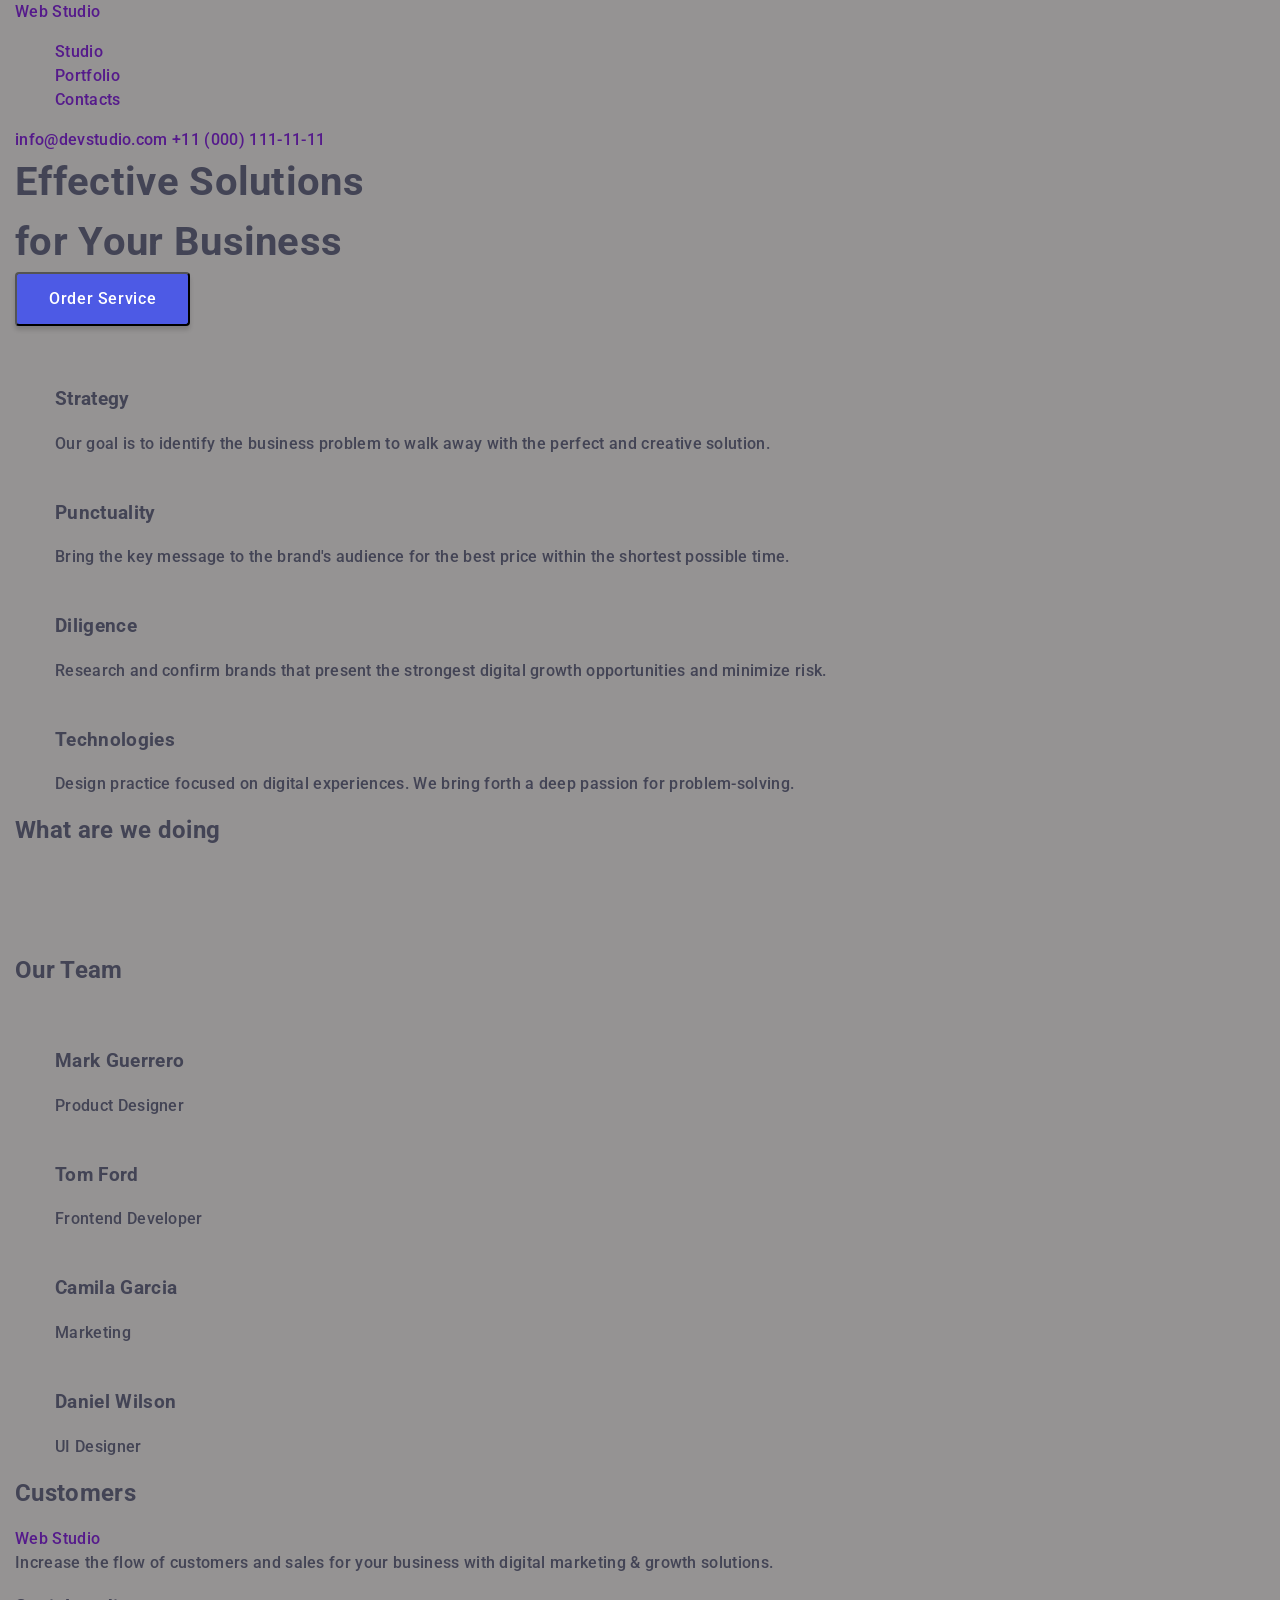
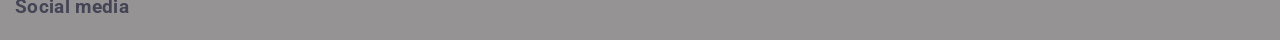
==== index.html @ 196df77d "root" ====
<!DOCTYPE html>
<html lang="en">
	<head>
		<meta charset="UTF-8"/>
		<meta
			name="viewport"
			content="width=device-width, initial-scale=1.0"/>
		<title>Team</title>
		<link rel="stylesheet" href="https://cdn.jsdelivr.net/npm/modern-normalize@3.0.1/modern-normalize.min.css">

		<link rel="preconnect" href="https://fonts.googleapis.com">
		<link rel="preconnect" href="https://fonts.gstatic.com" crossorigin>
		<link href="https://fonts.googleapis.com/css2?family=Raleway:wght@800&family=Roboto:wght@0,400;0,500;0,700&display=swap" rel="stylesheet">
		<link rel="stylesheet" href="./css/cammon.css">
		<link rel="stylesheet" href="./css/style.css"/>
	</head>
	<body>
		<header class="header">
			<a href="" class="logo">Web <span class="logo-color">Studio</span> </a>
			<nav class="nav">
				<ul class="nav-menu list">
					<li class="menu-items">
						<a href="" class="menu-item">Studio</a>
					</li>
					<li class="menu-items">
						<a href="" class="menu-item">Portfolio</a>
					</li>
					<li class="menu-items">
						<a href="" class="menu-item">Contacts</a>
					</li>
				</ul>

				<div class="nav-info">
					<a href="" class="info-email">info@devstudio.com</a>
					<a href="" class="info-tel">+11 (000) 111-11-11</a>
				</div>
			</nav>
		</header>

		<main class="main">
			<section class="hero">
				<h1 class="hero-title">Effective Solutions <br>for Your Business</h1>
				<button type="button" class="hero-btn btn">Order Service</button>
			</section>

			<section class="feature">
				<h2 class="feature title"></h2>

				<ul class="feature-list list">
					<li class="feature-card">
						<img src="" alt="" class="feature-card-img">
						<h3 class="feature-card-title">Strategy</h3>
						<p class="feature-card-text">Our goal is to identify the business
							problem to walk away with the perfect and creative solution. </p>
					</li>

					<li class="feature-card">
						<img src="" alt="" class="feature-card-img">
						<h3 class="feature-card-title">Punctuality</h3>
						<p class="feature-card-text">Bring the key message to the brand's audience for the best price within the shortest possible time.</p>
					</li>

					<li class="feature-card">
						<img src="" alt="" class="feature-card-img">
						<h3 class="feature-card-title">Diligence</h3>
						<p class="feature-card-text">Research and confirm brands that present the strongest digital growth opportunities and minimize risk.</p>
					</li>

					<li class="feature-card">
						<img src="" alt="" class="feature-card-img">
						<h3 class="feature-card-title">Technologies</h3>
						<p class="feature-card-text">Design practice focused on digital experiences. We bring forth a deep passion for problem-solving.</p>
					</li>
				</ul>
			</section>

			<section class="doing">
				<h2 class="doing-title">What are we doing</h2>

				<ul class="doing-list list">
					<li class="doing-card">
						<a href="" class="doing-card-link">
							<img src="" alt="" class="doing-card-img">
						</a>
					</li>

					<li class="doing-card">

						<li class="doing-card">
							<a href="" class="doing-card-link">
								<img src="" alt="" class="doing-card-img">
							</a>
						</li>
						
					</li>
						<a href="" class="doing-card-link">
							<img src="" alt="" class="doing-card-img">
						</a>
					</li>
				</ul>
			</section>

			<section class="team">
				<h2 class="team-title">Our Team</h2>
				<ul class="team-list list">
					<li class="team-card">
						<img src="" alt="" class="team-card-img">
						<h3 class="team-card-title">Mark Guerrero</h3>
						<p class="team-card-subtitle">Product Designer</p>
						<ul class="team-card-cos list">
							<li class="team-cos-item"><a href="" class="team-cos-icon"></a></li>
							<li class="team-cos-item"><a href="" class="team-cos-icon"></a></li>
							<li class="team-cos-item"><a href="" class="team-cos-icon"></a></li>
							<li class="team-cos-item"><a href="" class="team-cos-icon"></a></li>
						</ul>
					</li>
					<li class="team-card">
						<img src="" alt="" class="team-card-img">
						<h3 class="team-card-title">Tom Ford</h3>
						<p class="team-card-subtitle">Frontend Developer</p>
						<ul class="team-card-cos list">
							<li class="team-cos-item"><a href="" class="team-cos-icon"></a></li>
							<li class="team-cos-item"><a href="" class="team-cos-icon"></a></li>
							<li class="team-cos-item"><a href="" class="team-cos-icon"></a></li>
							<li class="team-cos-item"><a href="" class="team-cos-icon"></a></li>
						</ul>
					</li>
					<li class="team-card">
						<img src="" alt="" class="team-card-img">
						<h3 class="team-card-title">Camila Garcia</h3>
						<p class="team-card-subtitle">Marketing</p>
						<ul class="team-card-cos list">
							<li class="team-cos-item"><a href="" class="team-cos-icon"></a></li>
							<li class="team-cos-item"><a href="" class="team-cos-icon"></a></li>
							<li class="team-cos-item"><a href="" class="team-cos-icon"></a></li>
							<li class="team-cos-item"><a href="" class="team-cos-icon"></a></li>
						</ul>
					</li>
					<li class="team-card">
						<img src="" alt="" class="team-card-img">
						<h3 class="team-card-title">Daniel Wilson</h3>
						<p class="team-card-subtitle">UI Designer</p>
						<ul class="team-card-cos list">
							<li class="team-cos-item"><a href="" class="team-cos-icon"></a></li>
							<li class="team-cos-item"><a href="" class="team-cos-icon"></a></li>
							<li class="team-cos-item"><a href="" class="team-cos-icon"></a></li>
							<li class="team-cos-item"><a href="" class="team-cos-icon"></a></li>
						</ul>
					</li>
				</ul>
			</section>

			<section class="customers">
				<h2 class="customers title">Customers</h2>
				<ul class="customers-list list">
					<li class="customers-card">
						<a href="" class="customers-card-link"></a>
					</li>
					<li class="customers-card">
						<a href="" class="customers-card-link"></a>
					</li>
					<li class="customers-card">
						<a href="" class="customers-card-link"></a>
					</li>
					<li class="customers-card">
						<a href="" class="customers-card-link"></a>
					</li>
					<li class="customers-card">
						<a href="" class="customers-card-link"></a>
					</li>
					<li class="customers-card">
						<a href="" class="customers-card-link"></a>
					</li>
				</ul>
			</section>

		</main>
			
	
		<footer class="footer">
<div class="footer-about-us">
	<a href="" class="logo">Web <span class="logo-color">Studio</span> </a>
	<p class="footer-left-text">Increase the flow of customers and sales for your business with digital marketing & growth solutions.</p>
</div>

<div class="footer-cos">
	<h3 class="footer-cos-title">Social media</h3>
		<ul class="footer-cos-list list">
			<li class="footer-cos-items"><a href="" class="footer-cos-icon"></a></li>
			<li class="footer-cos-items"><a href="" class="footer-cos-icon"></a></li>
			<li class="footer-cos-items"><a href="" class="footer-cos-icon"></a></li>
			<li class="footer-cos-items"><a href="" class="footer-cos-icon"></a></li>
		</ul>
</div>
<div class="footer-subs">
	<h3 class="footer-subs-title"></h3>
</div>


		</footer>
	</body>
</html>
---- css/cammon.css ----
:root {
	 --font-family: "Roboto", sans-serif;
	 --second-family: "Raleway", sans-serif;

	 --iris: #4d5ae5;
	 --ocean: #404bbf;
	 --navy-blue: #2e2f42;
	 --green: #31d0aa;
	 --slate: #434455;
	 --light-slate: #8e8f99;
	 --cornflower: #e7e9fc;
	 --cloud: #f4f4fd;
	 --navy-blue-modal: rgba(46, 47, 66, 0.4);
	 --grey: rgba(46, 47, 66, 0.7);
	 --white: #fff;
	 --dairy: #fcfcfc;

	}

h1,
h2,
p {
	margin: 0;
}
a {
	text-decoration: none;
}
body {
	font-family: var(--font-family);
	font-weight: 500;
	font-size: 16px;
	line-height: 1.5;
	letter-spacing:0.02em;
	color:var(--slate) ;
	
	background-color:rgb(149, 147, 147) ;
	max-width: 1470px;
	padding: 0 15px;
	margin:0 auto 0 auto;
}
	/* height: 100vh;  */


	/* Hidden title */
.visually-hidden {
	position: absolute;
	width: 1px;
	height: 1px;
	margin: -1px;
	border: 0;
	padding: 0;
  
	white-space: nowrap;
	clip-path: inset(100%);
	clip: rect(0 0 0 0);   
	overflow: hidden;
  }


/* =========================================================== */
 /*General styles*/

 .list{
	list-style: none;
 }
 .btn{
	font-weight: 500;
	letter-spacing: 0.04em;
	color: var(--white);
	border-radius: 4px;
	padding: 16px 32px;
	box-shadow: 0 4px 4px 0 rgba(0, 0, 0, 0.15);
	background: var(--iris);	
 }

 /* ======header===== */
 /* =====footer===== */
---- css/style.css ----
.hero-title{
    font-size: 40px;
}
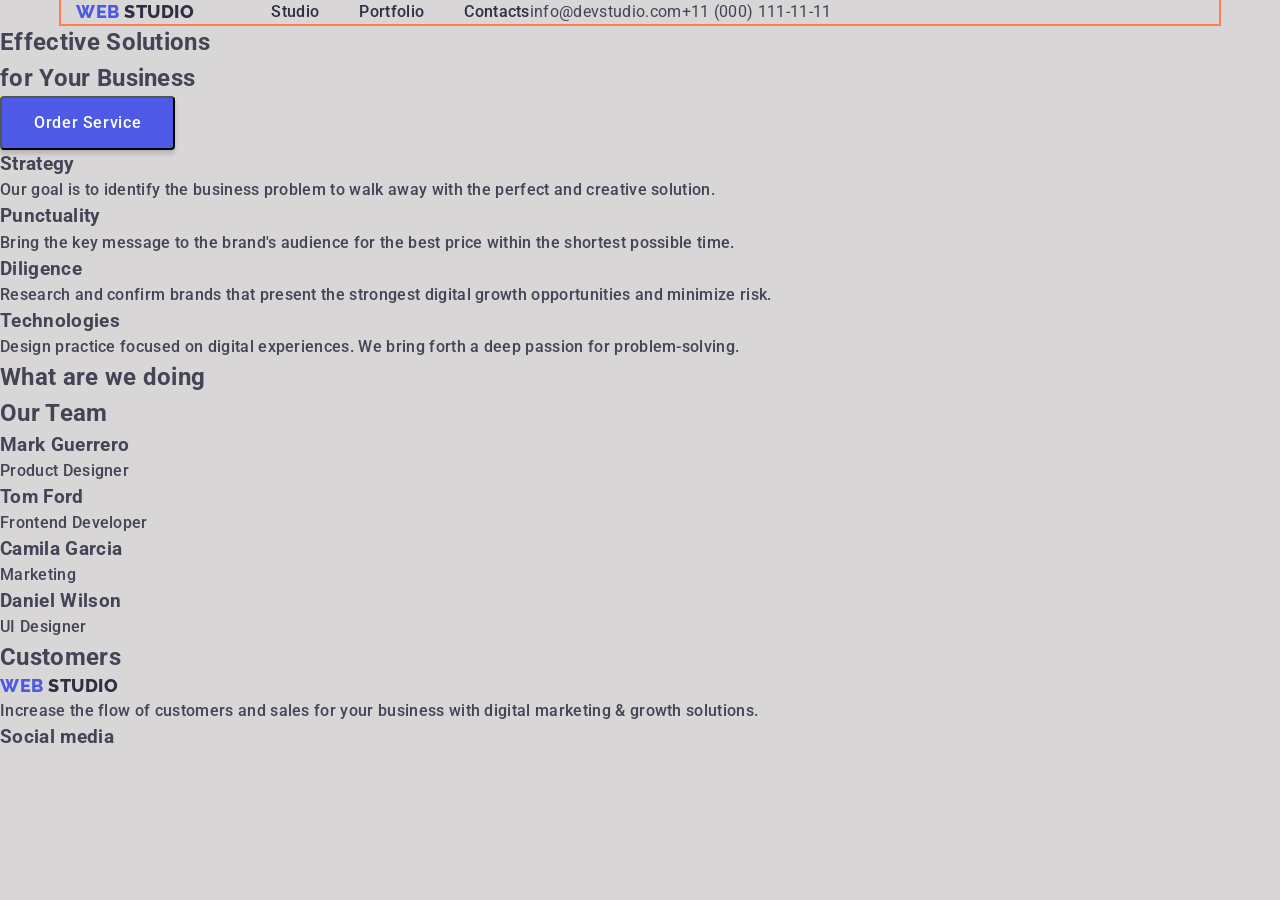
==== commit 2519f50c: "mane container" ====
--- a/index.html
+++ b/index.html
@@ -14,27 +14,30 @@
 		<link rel="stylesheet" href="./css/cammon.css">
 		<link rel="stylesheet" href="./css/style.css"/>
 	</head>
+
 	<body>
 		<header class="header">
-			<a href="" class="logo">Web <span class="logo-color">Studio</span> </a>
-			<nav class="nav">
-				<ul class="nav-menu list">
-					<li class="menu-items">
-						<a href="" class="menu-item">Studio</a>
-					</li>
-					<li class="menu-items">
-						<a href="" class="menu-item">Portfolio</a>
-					</li>
-					<li class="menu-items">
-						<a href="" class="menu-item">Contacts</a>
-					</li>
-				</ul>
-
-				<div class="nav-info">
-					<a href="" class="info-email">info@devstudio.com</a>
-					<a href="" class="info-tel">+11 (000) 111-11-11</a>
-				</div>
-			</nav>
+			<div class="head-item container">
+				<a href="./index.html" class="logo link">Web <span class="logo-color">Studio</span> </a>
+				<nav class="nav">
+					<ul class="nav-menu list">
+						<li class="menu-items list">
+							<a href="./index.html" class="menu-item link">Studio</a>
+						</li>
+						<li class="menu-items list">
+							<a href="" class="menu-item link">Portfolio</a>
+						</li>
+						<li class="menu-items list">
+							<a href="" class="menu-item link">Contacts</a>
+						</li>
+					</ul>
+	
+					<ul class="nav-info list">
+						<li class="info-items list"><a href="" class="info-email link">info@devstudio.com</a></li>
+						<li class="info-items list"><a href="" class="info-tel link">+11 (000) 111-11-11</a></li>
+						
+					</ul>
+				</nav></div>
 		</header>
 
 		<main class="main">
--- a/css/cammon.css
+++ b/css/cammon.css
@@ -6,7 +6,7 @@
 	 --ocean: #404bbf;
 	 --navy-blue: #2e2f42;
 	 --green: #31d0aa;
-	 --slate: #434455;
+	 --slate: rgb(67, 68, 85);
 	 --light-slate: #8e8f99;
 	 --cornflower: #e7e9fc;
 	 --cloud: #f4f4fd;
@@ -17,14 +17,6 @@
 
 	}
 
-h1,
-h2,
-p {
-	margin: 0;
-}
-a {
-	text-decoration: none;
-}
 body {
 	font-family: var(--font-family);
 	font-weight: 500;
@@ -33,15 +25,56 @@
 	letter-spacing:0.02em;
 	color:var(--slate) ;
 	
-	background-color:rgb(149, 147, 147) ;
-	max-width: 1470px;
+	background-color:rgb(216, 214, 214) ;
+		
+}
+
+h1,h2,h3, h4,h5,h6,p {
+	margin: 0;
+}
+a {
+	text-decoration: none;
+}
+img{
+	display: block;
+}
+
+
+/* =========================================================== */
+ /*General styles*/
+ .container{	
+	max-width: 1158px;
 	padding: 0 15px;
 	margin:0 auto 0 auto;
+
+	outline: 2px solid coral;
+ }
+
+ .list{
+	list-style: none;
+	padding: 0;
+	margin: 0;
 }
-	/* height: 100vh;  */
+.link{
+	color: inherit;
+	text-decoration: none;
+}
+ .btn{
+	font-weight: 500;
+	letter-spacing: 0.04em;
+	color: var(--white);
+	border-radius: 4px;
+	padding: 16px 32px;
+	box-shadow: 0 4px 4px 0 rgba(0, 0, 0, 0.15);
+	background: var(--iris);	
+ }
+ .btn:hover,
+ .btn:focus{
+	background-color: var(--ocean);
+ }
 
 
-	/* Hidden title */
+ 	/* Hidden title */
 .visually-hidden {
 	position: absolute;
 	width: 1px;
@@ -56,23 +89,6 @@
 	overflow: hidden;
   }
 
-
-/* =========================================================== */
- /*General styles*/
-
- .list{
-	list-style: none;
- }
- .btn{
-	font-weight: 500;
-	letter-spacing: 0.04em;
-	color: var(--white);
-	border-radius: 4px;
-	padding: 16px 32px;
-	box-shadow: 0 4px 4px 0 rgba(0, 0, 0, 0.15);
-	background: var(--iris);	
- }
-
  /* ======header===== */
  /* =====footer===== */
 
--- a/css/style.css
+++ b/css/style.css
@@ -1,3 +1,55 @@
-.hero-title{
+/* .hero-title{
     font-size: 40px;
-}+} */
+
+/* ==========HEADER========== */
+.head-item {
+    display: flex;
+    flex-wrap: wrap;
+    align-items: center;
+}
+.logo {
+    font-family: var(--second-family);
+    font-weight: 800;
+    font-size: 18px;
+    line-height: 1.17;
+    letter-spacing: 0.03em;
+    text-transform: uppercase;
+    color: var(--iris);
+    margin-right: 77px;
+}
+.logo-color {
+    color: var(--navy-blue);
+}
+
+.nav {
+    display: flex;
+
+}
+.nav-menu {
+    display: flex;
+    flex-wrap: wrap;
+    align-items: center;
+    column-gap: 40px;
+}
+.menu-items {
+    color: var(--navy-blue);
+}
+.menu-item {
+    
+}
+.nav-info {
+    font-weight: 400;
+    display: flex;
+}
+.info-email {
+}
+.info-tel {
+}
+/* ==========HEADER========== */
+/* ==========HEADER========== */
+/* ==========HEADER========== */
+/* ==========HEADER========== */
+/* ==========HEADER========== */
+/* ==========HEADER========== */
+/* ==========HEADER========== */
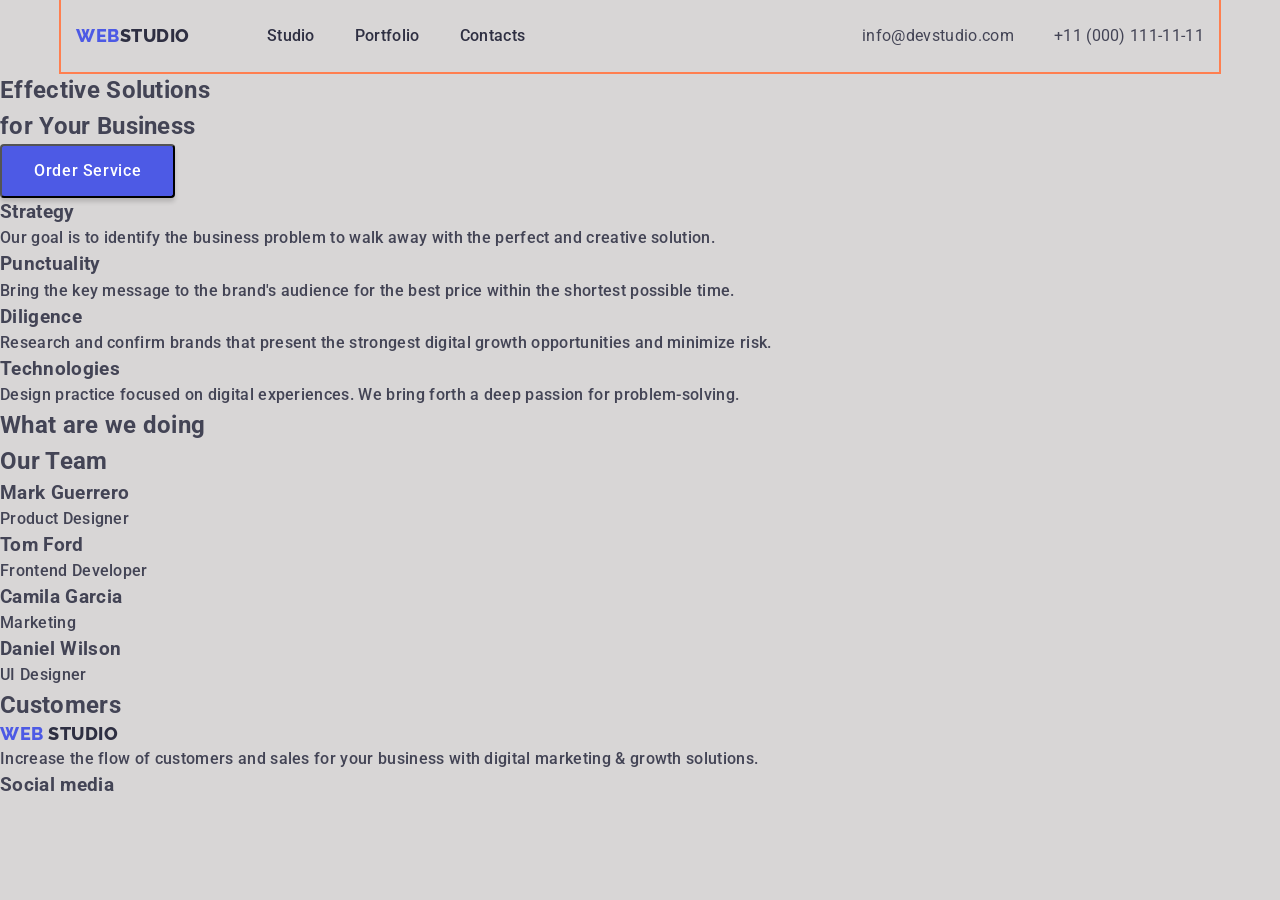
==== commit 9de7a376: "header" ====
--- a/index.html
+++ b/index.html
@@ -18,7 +18,7 @@
 	<body>
 		<header class="header">
 			<div class="head-item container">
-				<a href="./index.html" class="logo link">Web <span class="logo-color">Studio</span> </a>
+				<a href="./index.html" class="logo link">Web<span class="logo-color">Studio</span> </a>
 				<nav class="nav">
 					<ul class="nav-menu list">
 						<li class="menu-items list">
--- a/css/style.css
+++ b/css/style.css
@@ -5,8 +5,7 @@
 /* ==========HEADER========== */
 .head-item {
     display: flex;
-    flex-wrap: wrap;
-    align-items: center;
+    align-items: center; 
 }
 .logo {
     font-family: var(--second-family);
@@ -21,30 +20,46 @@
 .logo-color {
     color: var(--navy-blue);
 }
-
 .nav {
+  
     display: flex;
-
+    align-items: center;
+    justify-content: space-between;
+    flex-grow: 1;
 }
 .nav-menu {
     display: flex;
     flex-wrap: wrap;
     align-items: center;
-    column-gap: 40px;
+     column-gap: 40px;
 }
 .menu-items {
     color: var(--navy-blue);
+    
 }
-.menu-item {
-    
+.menu-item{
+    display: block;
+    padding-top: 24px;
+    padding-bottom: 24px;
+}
+.menu-item:hover,
+.menu-item:focus {   
+    color: var(--ocean);
 }
 .nav-info {
     font-weight: 400;
     display: flex;
+    align-items: center;
+    flex-wrap: wrap;
+    column-gap: 40px;
 }
-.info-email {
+.info-email:hover,
+.info-email:focus,
+.info-tel:hover,
+.info-tel:hover:focus{
+    color: var(--ocean);
 }
-.info-tel {
+ {
 }
 /* ==========HEADER========== */
 /* ==========HEADER========== */
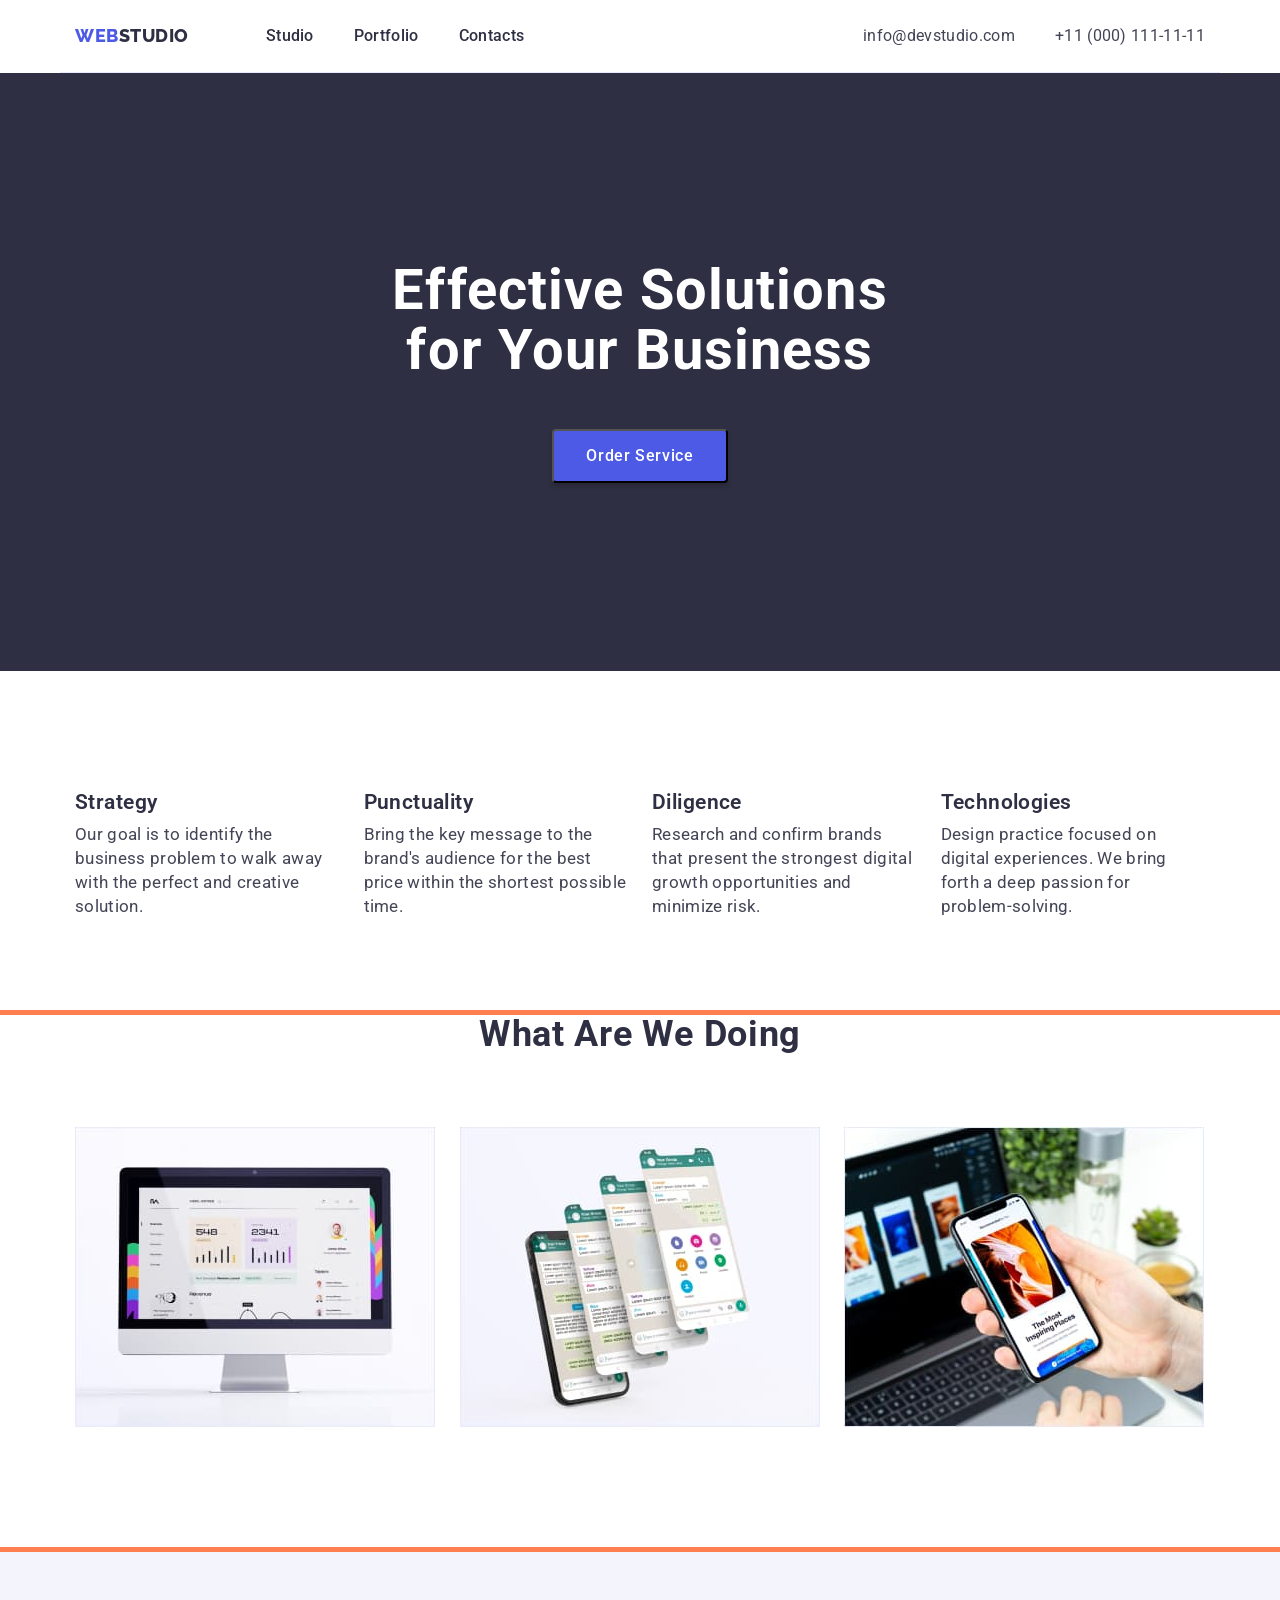
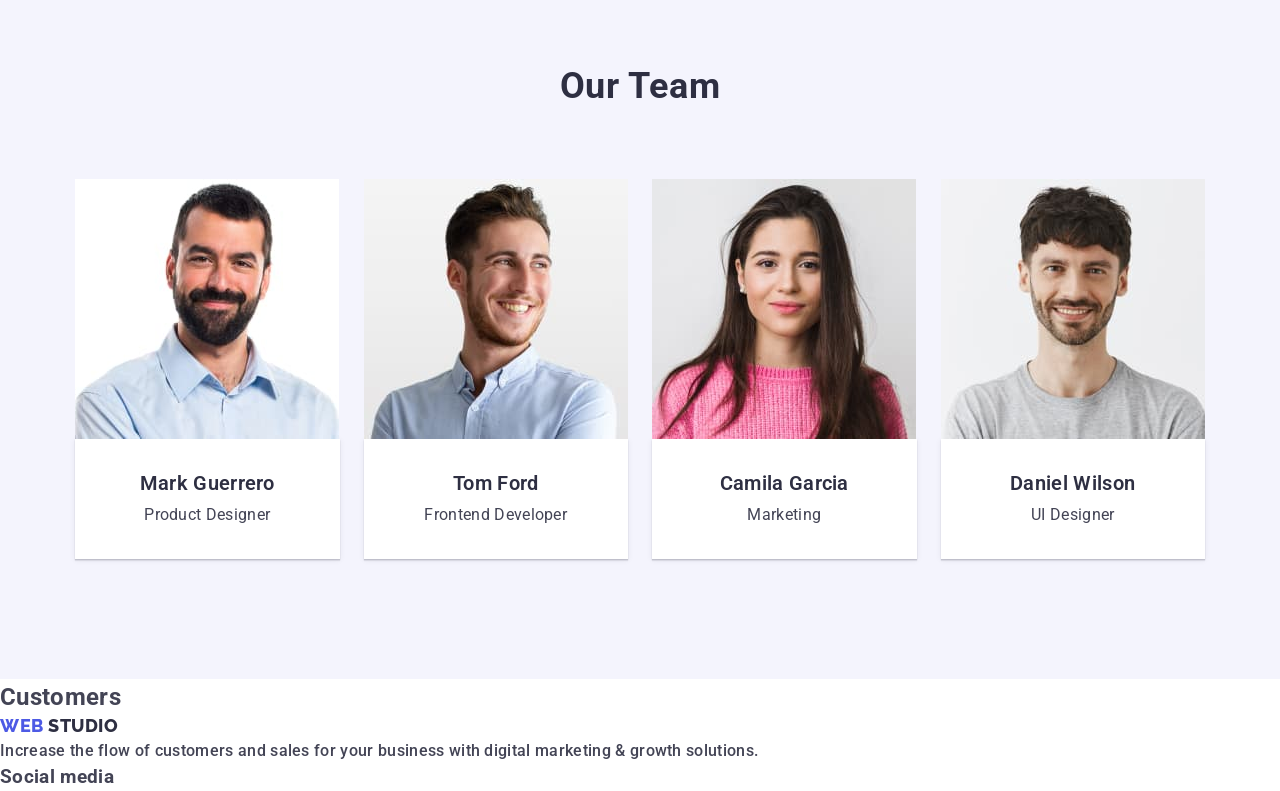
==== commit 3104ecc9: "foto" ====
--- a/index.html
+++ b/index.html
@@ -42,115 +42,131 @@
 
 		<main class="main">
 			<section class="hero">
-				<h1 class="hero-title">Effective Solutions <br>for Your Business</h1>
-				<button type="button" class="hero-btn btn">Order Service</button>
+				<div class="container">
+					<h1 class="hero-title">Effective Solutions <br>for Your Business</h1>
+					<button type="button" class="hero-btn btn">Order Service</button>
+				</div>
 			</section>
 
 			<section class="feature">
-				<h2 class="feature title"></h2>
-
-				<ul class="feature-list list">
-					<li class="feature-card">
-						<img src="" alt="" class="feature-card-img">
-						<h3 class="feature-card-title">Strategy</h3>
-						<p class="feature-card-text">Our goal is to identify the business
-							problem to walk away with the perfect and creative solution. </p>
-					</li>
-
-					<li class="feature-card">
-						<img src="" alt="" class="feature-card-img">
-						<h3 class="feature-card-title">Punctuality</h3>
-						<p class="feature-card-text">Bring the key message to the brand's audience for the best price within the shortest possible time.</p>
-					</li>
-
-					<li class="feature-card">
-						<img src="" alt="" class="feature-card-img">
-						<h3 class="feature-card-title">Diligence</h3>
-						<p class="feature-card-text">Research and confirm brands that present the strongest digital growth opportunities and minimize risk.</p>
-					</li>
-
-					<li class="feature-card">
-						<img src="" alt="" class="feature-card-img">
-						<h3 class="feature-card-title">Technologies</h3>
-						<p class="feature-card-text">Design practice focused on digital experiences. We bring forth a deep passion for problem-solving.</p>
-					</li>
-				</ul>
+				<div class="container">
+					<h2 class="feature visually-hidden">Feature</h2>
+
+					<ul class="feature-list list">
+						<li class="feature-card">
+							<img src="" alt="" class="feature-card-img">
+							<h3 class="feature-card-title">Strategy</h3>
+							<p class="feature-card-text">Our goal is to identify the business
+								problem to walk away with the perfect and creative solution. </p>
+						</li>
+
+						<li class="feature-card">
+							<img src="" alt="" class="feature-card-img">
+							<h3 class="feature-card-title">Punctuality</h3>
+							<p class="feature-card-text">Bring the key message to the brand's audience for the best price within the shortest possible time.</p>
+						</li>
+
+						<li class="feature-card">
+							<img src="" alt="" class="feature-card-img">
+							<h3 class="feature-card-title">Diligence</h3>
+							<p class="feature-card-text">Research and confirm brands that present the strongest digital growth opportunities and minimize risk.</p>
+						</li>
+
+						<li class="feature-card">
+							<img src="" alt="" class="feature-card-img">
+							<h3 class="feature-card-title">Technologies</h3>
+							<p class="feature-card-text">Design practice focused on digital experiences. We bring forth a deep passion for problem-solving.</p>
+						</li>
+					</ul>
+				</div>
 			</section>
 
 			<section class="doing">
-				<h2 class="doing-title">What are we doing</h2>
-
-				<ul class="doing-list list">
-					<li class="doing-card">
-						<a href="" class="doing-card-link">
-							<img src="" alt="" class="doing-card-img">
-						</a>
-					</li>
-
-					<li class="doing-card">
-
+				<div class="container">
+					<h2 class="doing-title section-title">What are we doing</h2>
+
+					<ul class="doing-list list">
 						<li class="doing-card">
-							<a href="" class="doing-card-link">
-								<img src="" alt="" class="doing-card-img">
+							<a href="#" class="doing-card-link">
+								<img class="doing-card-img" src="./img/main/doing/doing1.jpg" alt="Monitor with diagram" width="360" height="300px">
 							</a>
 						</li>
+
 						
-					</li>
-						<a href="" class="doing-card-link">
-							<img src="" alt="" class="doing-card-img">
-						</a>
-					</li>
-				</ul>
+						<li class="doing-card">
+							<a href="#" class="doing-card-link">
+									<img class="doing-card-img" src="./img/main/doing/doing2.jpg" alt="apps for phone"  width="360" height="300px">
+							</a>
+						</li>
+							
+						<li class="doing-card">
+							<a href="#" class="doing-card-link">
+								<img class="doing-card-img" src="./img/main/doing/doing3.jpg" alt="adaptive sites for any device"  width="360" height="300px">
+							</a>
+						</li>
+					</ul>
+				</div>
 			</section>
 
 			<section class="team">
-				<h2 class="team-title">Our Team</h2>
-				<ul class="team-list list">
-					<li class="team-card">
-						<img src="" alt="" class="team-card-img">
-						<h3 class="team-card-title">Mark Guerrero</h3>
-						<p class="team-card-subtitle">Product Designer</p>
-						<ul class="team-card-cos list">
-							<li class="team-cos-item"><a href="" class="team-cos-icon"></a></li>
-							<li class="team-cos-item"><a href="" class="team-cos-icon"></a></li>
-							<li class="team-cos-item"><a href="" class="team-cos-icon"></a></li>
-							<li class="team-cos-item"><a href="" class="team-cos-icon"></a></li>
-						</ul>
-					</li>
-					<li class="team-card">
-						<img src="" alt="" class="team-card-img">
-						<h3 class="team-card-title">Tom Ford</h3>
-						<p class="team-card-subtitle">Frontend Developer</p>
-						<ul class="team-card-cos list">
-							<li class="team-cos-item"><a href="" class="team-cos-icon"></a></li>
-							<li class="team-cos-item"><a href="" class="team-cos-icon"></a></li>
-							<li class="team-cos-item"><a href="" class="team-cos-icon"></a></li>
-							<li class="team-cos-item"><a href="" class="team-cos-icon"></a></li>
-						</ul>
-					</li>
-					<li class="team-card">
-						<img src="" alt="" class="team-card-img">
-						<h3 class="team-card-title">Camila Garcia</h3>
-						<p class="team-card-subtitle">Marketing</p>
-						<ul class="team-card-cos list">
-							<li class="team-cos-item"><a href="" class="team-cos-icon"></a></li>
-							<li class="team-cos-item"><a href="" class="team-cos-icon"></a></li>
-							<li class="team-cos-item"><a href="" class="team-cos-icon"></a></li>
-							<li class="team-cos-item"><a href="" class="team-cos-icon"></a></li>
-						</ul>
-					</li>
-					<li class="team-card">
-						<img src="" alt="" class="team-card-img">
-						<h3 class="team-card-title">Daniel Wilson</h3>
-						<p class="team-card-subtitle">UI Designer</p>
-						<ul class="team-card-cos list">
-							<li class="team-cos-item"><a href="" class="team-cos-icon"></a></li>
-							<li class="team-cos-item"><a href="" class="team-cos-icon"></a></li>
-							<li class="team-cos-item"><a href="" class="team-cos-icon"></a></li>
-							<li class="team-cos-item"><a href="" class="team-cos-icon"></a></li>
-						</ul>
-					</li>
-				</ul>
+				<div class="container">
+					<h2 class="team-title section-title">Our Team</h2>
+
+					<ul class="team-list list">
+						<li class="team-card">
+							<img class="team-card-img" src="./img/main/team/mark.jpg" alt="Man" width="264" height="260">
+							<div class="team-card-box">
+								<h3 class="team-card-title">Mark Guerrero</h3>
+								<p class="team-card-subtitle">Product Designer</p>
+								<ul class="team-card-cos list">
+									<li class="team-cos-item"><a href="" class="team-cos-icon"></a></li>
+									<li class="team-cos-item"><a href="" class="team-cos-icon"></a></li>
+									<li class="team-cos-item"><a href="" class="team-cos-icon"></a></li>
+									<li class="team-cos-item"><a href="" class="team-cos-icon"></a></li>
+							</ul>
+							</div>
+						</li>
+						<li class="team-card">
+							<img class="team-card-img" src="./img/main/team/tom.jpg" alt="Man" width="264" height="260">
+							<div class="team-card-box">
+								<h3 class="team-card-title">Tom Ford</h3>
+								<p class="team-card-subtitle">Frontend Developer</p>
+								<ul class="team-card-cos list">
+									<li class="team-cos-item"><a href="" class="team-cos-icon"></a></li>
+									<li class="team-cos-item"><a href="" class="team-cos-icon"></a></li>
+									<li class="team-cos-item"><a href="" class="team-cos-icon"></a></li>
+									<li class="team-cos-item"><a href="" class="team-cos-icon"></a></li>
+								</ul>
+							</div>
+						</li>
+						<li class="team-card">
+							<img class="team-card-img" src="./img/main/team/camila.jpg" alt="Woman" width="264" height="260">
+							<div class="team-card-box">
+								<h3 class="team-card-title">Camila Garcia</h3>
+								<p class="team-card-subtitle">Marketing</p>
+								<ul class="team-card-cos list">
+									<li class="team-cos-item"><a href="" class="team-cos-icon"></a></li>
+									<li class="team-cos-item"><a href="" class="team-cos-icon"></a></li>
+									<li class="team-cos-item"><a href="" class="team-cos-icon"></a></li>
+									<li class="team-cos-item"><a href="" class="team-cos-icon"></a></li>
+								</ul>
+							</div>
+						</li>
+						<li class="team-card">
+							<img class="team-card-img" src="./img/main/team/Daniel.jpg" alt="Man" width="264" height="260">
+							<div class="team-card-box">
+								<h3 class="team-card-title">Daniel Wilson</h3>
+								<p class="team-card-subtitle">UI Designer</p>
+								<ul class="team-card-cos list">
+									<li class="team-cos-item"><a href="" class="team-cos-icon"></a></li>
+									<li class="team-cos-item"><a href="" class="team-cos-icon"></a></li>
+									<li class="team-cos-item"><a href="" class="team-cos-icon"></a></li>
+									<li class="team-cos-item"><a href="" class="team-cos-icon"></a></li>
+								</ul>
+							</div>
+						</li>
+					</ul>
+				</div>
 			</section>
 
 			<section class="customers">
--- a/css/cammon.css
+++ b/css/cammon.css
@@ -25,7 +25,7 @@
 	letter-spacing:0.02em;
 	color:var(--slate) ;
 	
-	background-color:rgb(216, 214, 214) ;
+	background-color:var(--white) ;
 		
 }
 
@@ -43,11 +43,11 @@
 /* =========================================================== */
  /*General styles*/
  .container{	
-	max-width: 1158px;
+	max-width: 1160px;
 	padding: 0 15px;
 	margin:0 auto 0 auto;
 
-	outline: 2px solid coral;
+	
  }
 
  .list{
@@ -88,6 +88,17 @@
 	clip: rect(0 0 0 0);   
 	overflow: hidden;
   }
+  .section-title{
+	font-family: var(--font-family);
+	font-weight: 700;
+	font-size: 36px;
+	line-height: 1.11;
+	letter-spacing: 0.02em;
+	text-transform: capitalize;
+	text-align: center;
+	color: var(--navy-blue);
+
+  }
 
  /* ======header===== */
  /* =====footer===== */
--- a/css/style.css
+++ b/css/style.css
@@ -6,7 +6,8 @@
 .head-item {
     display: flex;
     align-items: center; 
-}
+    border-bottom: 1px solid var(--cornflower);
+   }
 .logo {
     font-family: var(--second-family);
     font-weight: 800;
@@ -37,7 +38,9 @@
     color: var(--navy-blue);
     
 }
-.menu-item{
+.menu-item,
+.info-email,
+.info-tel {
     display: block;
     padding-top: 24px;
     padding-bottom: 24px;
@@ -59,12 +62,127 @@
 .info-tel:hover:focus{
     color: var(--ocean);
 }
- {
+ 
+/* ==========MAIN========== */
+/* ==========hero========== */
+.hero {
+    background-color: var(--navy-blue);
+    padding-top: 188px;
+    padding-bottom: 188px;
+}
+.hero-title {
+font-weight: 700;
+font-size: 56px;
+line-height: 1.07;
+letter-spacing: 0.02em;
+text-align: center;
+color: var(--white);
+margin-bottom: 48px;
+
+}
+.hero-btn {
+    display: block;
+    margin: 0 auto;
+}
+/* ==========feature========== */
+.feature {
+    padding-top: 120px;
+    padding-bottom: 96px;
+}
+.feature-list {
+    display: flex;
+    flex-wrap: wrap;
+    gap: 24px;
+}
+.feature-card {
+    flex-basis: calc((100% - 24px * 3)/4);
+}
+.feature-card-img {
+}
+.feature-card-title {
+    font-weight: 600;
+    font-size: 21px;
+    line-height: 1.14;
+    letter-spacing: 0.02em;
+    color: var(--navy-blue); 
+    }
+    .feature-card-title:not(:last-child){
+    margin-bottom: 8px;
+    }
+.feature-card-text {
+    font-weight: 400;
+    font-size: 17px;
+    line-height: 1.41;
+    }
+
+/* ==========doing========== */
+
+.doing {
+    padding-bottom: 120px;
+   
+    outline: 5px solid coral;
+
+}
+.doing-title:not(:last-child) {
+    margin-bottom: 72px;
+}
+.doing-list {
+    display: flex;
+    flex-wrap: wrap;
+    gap: 24px;
+}
+.doing-card {
+    flex-basis: calc((100% - 24px * 2)/3);
+}
+.doing-card-link {
+}
+.doing-card-img {
+}
+/* ==========team========== */
+.team {
+    padding-top: 120px;
+    padding-bottom: 120px;
+    background-color: var(--cloud);
+}
+
+.team-title {
+    margin-bottom: 72px;
+}
+.team-list {
+    display: flex;
+    flex-wrap: wrap;
+    gap: 24px;
+}
+
+.team-card {
+    flex-basis: calc((100% - 24px * 3)/4);
+}
+.team-card-img {
+}
+.team-card-box{
+    padding: 32px 16px;
+    box-shadow: 0 2px 1px 0 rgba(46, 47, 66, 0.08), 0 1px 1px 0 rgba(46, 47, 66, 0.16), 0 1px 6px 0 rgba(46, 47, 66, 0.08);
+    background: var(--white);
+}
+.team-card-title {
+    font-weight: 600;
+    font-size: 20px;
+    line-height: 1.2;
+    text-align: center;
+    color: var(--navy-blue);
+}
+.team-card-title:not(:last-child){
+    margin-bottom:8px;
+}
+.team-card-subtitle {
+    font-weight: 400;
+    text-align: center;
+}
+.team-card-cos {
+}
+.team-cos-item {
+}
+.team-cos-icon {
 }
 /* ==========HEADER========== */
 /* ==========HEADER========== */
-/* ==========HEADER========== */
-/* ==========HEADER========== */
-/* ==========HEADER========== */
-/* ==========HEADER========== */
-/* ==========HEADER========== */
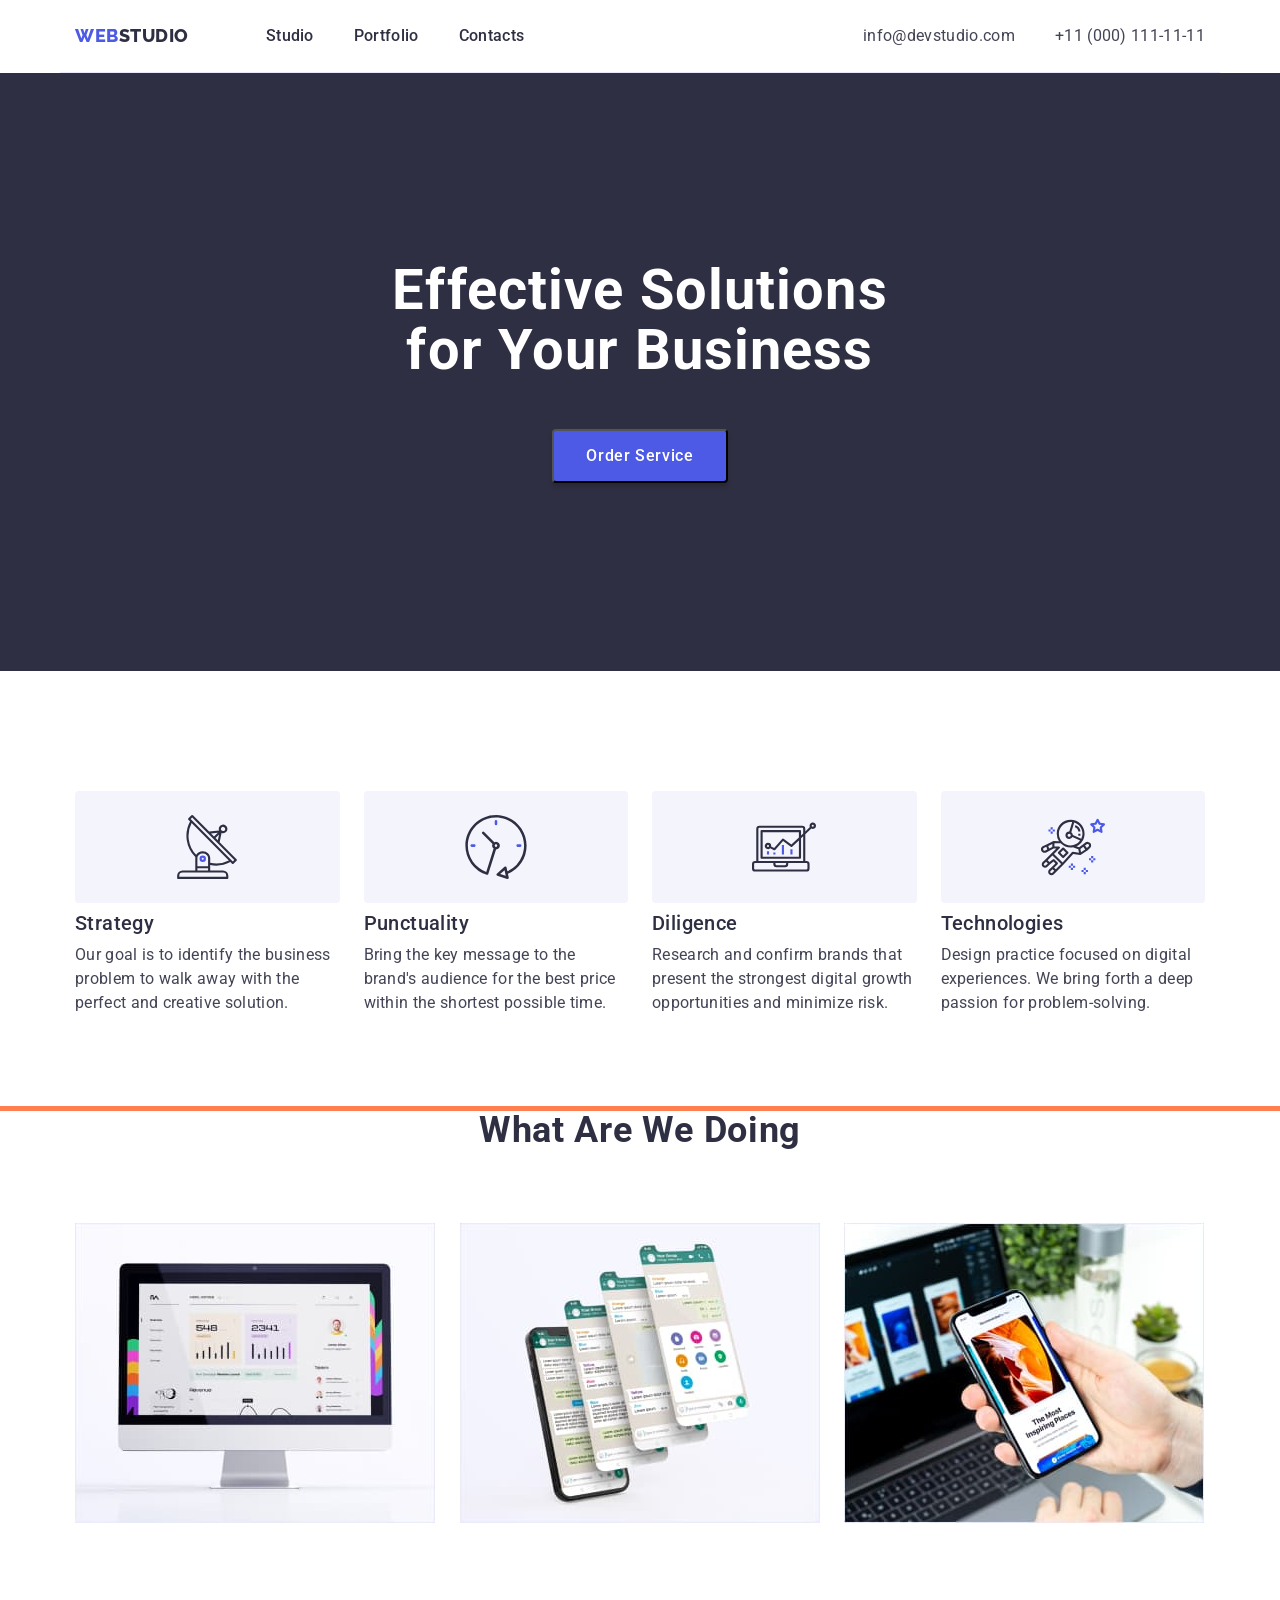
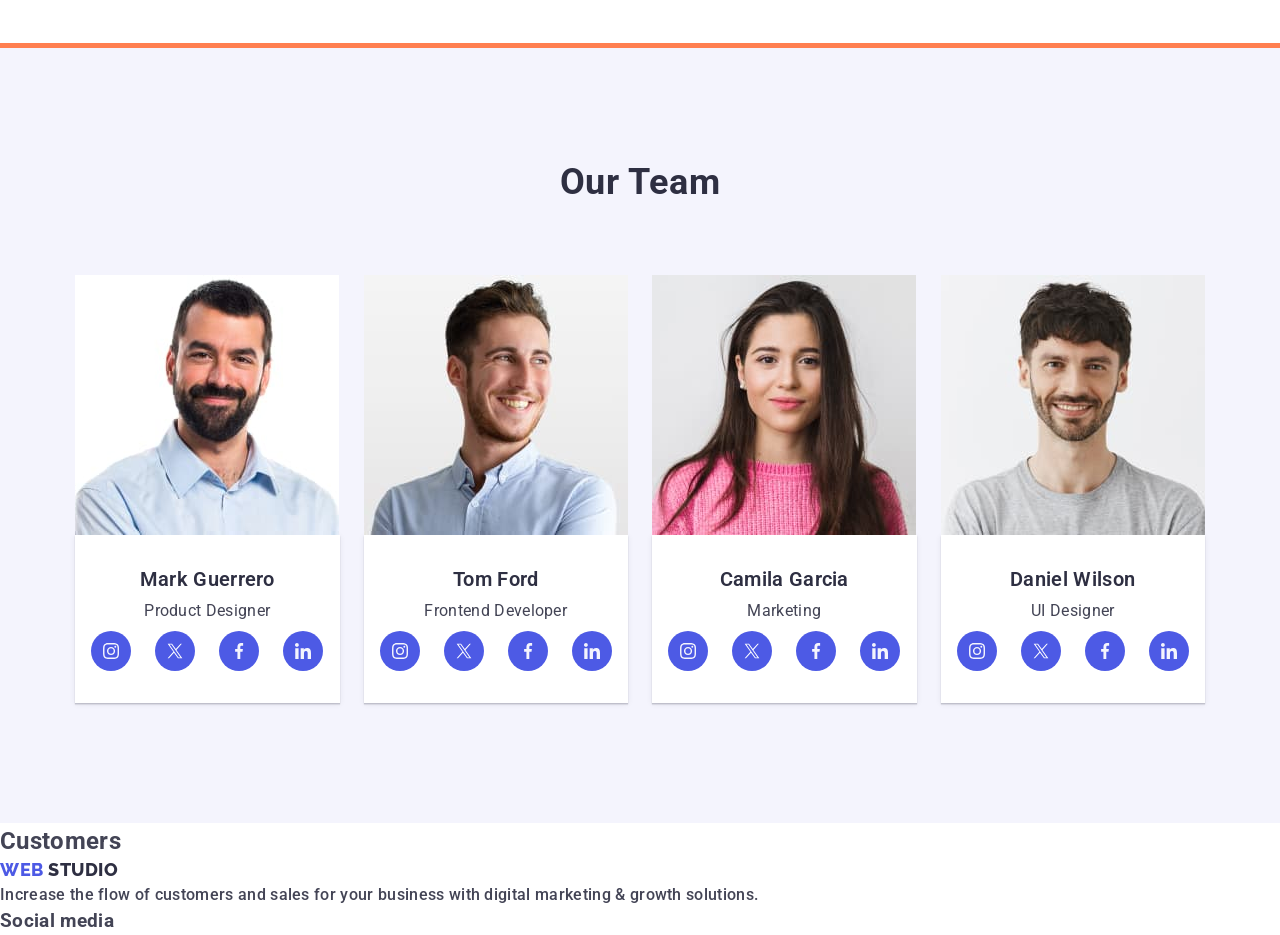
==== commit 4a49cdce: "made svg" ====
--- a/index.html
+++ b/index.html
@@ -54,26 +54,42 @@
 
 					<ul class="feature-list list">
 						<li class="feature-card">
-							<img src="" alt="" class="feature-card-img">
+							<div class="feature-card-box">
+								<svg class="feature-card-svg" width="64" height="64">
+								<use href="./img/svg/icons.svg#antenna"></use>
+								</svg>
+							</div>
 							<h3 class="feature-card-title">Strategy</h3>
 							<p class="feature-card-text">Our goal is to identify the business
 								problem to walk away with the perfect and creative solution. </p>
 						</li>
 
 						<li class="feature-card">
-							<img src="" alt="" class="feature-card-img">
+							<div class="feature-card-box">
+								<svg class="feature-card-svg" width="64" height="64">
+								<use href="./img/svg/icons.svg#clock"></use>
+								</svg>
+							</div>
 							<h3 class="feature-card-title">Punctuality</h3>
 							<p class="feature-card-text">Bring the key message to the brand's audience for the best price within the shortest possible time.</p>
 						</li>
 
 						<li class="feature-card">
-							<img src="" alt="" class="feature-card-img">
+							<div class="feature-card-box">
+								<svg class="feature-card-svg" width="64" height="64">
+								<use href="./img/svg/icons.svg#diagram"></use>
+								</svg>
+							</div>
 							<h3 class="feature-card-title">Diligence</h3>
 							<p class="feature-card-text">Research and confirm brands that present the strongest digital growth opportunities and minimize risk.</p>
 						</li>
 
 						<li class="feature-card">
-							<img src="" alt="" class="feature-card-img">
+							<div class="feature-card-box">
+								<svg class="feature-card-svg" width="64" height="64">
+								<use href="./img/svg/icons.svg#astronaut"></use>
+								</svg>
+							</div>
 							<h3 class="feature-card-title">Technologies</h3>
 							<p class="feature-card-text">Design practice focused on digital experiences. We bring forth a deep passion for problem-solving.</p>
 						</li>
@@ -118,11 +134,36 @@
 							<div class="team-card-box">
 								<h3 class="team-card-title">Mark Guerrero</h3>
 								<p class="team-card-subtitle">Product Designer</p>
-								<ul class="team-card-cos list">
-									<li class="team-cos-item"><a href="" class="team-cos-icon"></a></li>
-									<li class="team-cos-item"><a href="" class="team-cos-icon"></a></li>
-									<li class="team-cos-item"><a href="" class="team-cos-icon"></a></li>
-									<li class="team-cos-item"><a href="" class="team-cos-icon"></a></li>
+								<ul class="team-card-soc list">
+									<li class="team-soc-item">
+										<a href="#" class="team-soc-icon">						
+											<svg class="team-soc-svg" width="16" height="16">
+									  			<use href="./img/svg/icons.svg#instagram"></use>
+											</svg>
+										</a>
+									</li>
+
+									<li class="team-soc-item">
+										<a href="#" class="team-soc-icon">
+											<svg class="team-soc-svg twiter" width="16" height="16">
+									 			 <use href="./img/svg/icons.svg#twiter"></use>
+											</svg>
+										</a>
+									</li>
+									<li class="team-soc-item">
+										<a href="#" class="team-soc-icon">
+											<svg class="team-soc-svg" width="16" height="16">
+									  			<use href="./img/svg/icons.svg#facebook"></use>
+											</svg>
+										</a>
+									</li>
+									<li class="team-soc-item">
+										<a href="#" class="team-soc-icon">
+											<svg class="team-soc-svg" width="16" height="16">
+									  			<use href="./img/svg/icons.svg#linkedin"></use>
+											</svg>
+										</a>
+									</li>
 							</ul>
 							</div>
 						</li>
@@ -131,12 +172,37 @@
 							<div class="team-card-box">
 								<h3 class="team-card-title">Tom Ford</h3>
 								<p class="team-card-subtitle">Frontend Developer</p>
-								<ul class="team-card-cos list">
-									<li class="team-cos-item"><a href="" class="team-cos-icon"></a></li>
-									<li class="team-cos-item"><a href="" class="team-cos-icon"></a></li>
-									<li class="team-cos-item"><a href="" class="team-cos-icon"></a></li>
-									<li class="team-cos-item"><a href="" class="team-cos-icon"></a></li>
-								</ul>
+								<ul class="team-card-soc list">
+									<li class="team-soc-item">
+										<a href="#" class="team-soc-icon">						
+											<svg class="team-soc-svg" width="16" height="16">
+									  			<use href="./img/svg/icons.svg#instagram"></use>
+											</svg>
+										</a>
+									</li>
+
+									<li class="team-soc-item">
+										<a href="#" class="team-soc-icon">
+											<svg class="team-soc-svg twiter" width="16" height="16">
+									 			 <use href="./img/svg/icons.svg#twiter"></use>
+											</svg>
+										</a>
+									</li>
+									<li class="team-soc-item">
+										<a href="#" class="team-soc-icon">
+											<svg class="team-soc-svg" width="16" height="16">
+									  			<use href="./img/svg/icons.svg#facebook"></use>
+											</svg>
+										</a>
+									</li>
+									<li class="team-soc-item">
+										<a href="#" class="team-soc-icon">
+											<svg class="team-soc-svg" width="16" height="16">
+									 			 <use href="./img/svg/icons.svg#linkedin"></use>
+											</svg>
+										</a>
+									</li>
+							</ul>
 							</div>
 						</li>
 						<li class="team-card">
@@ -144,12 +210,37 @@
 							<div class="team-card-box">
 								<h3 class="team-card-title">Camila Garcia</h3>
 								<p class="team-card-subtitle">Marketing</p>
-								<ul class="team-card-cos list">
-									<li class="team-cos-item"><a href="" class="team-cos-icon"></a></li>
-									<li class="team-cos-item"><a href="" class="team-cos-icon"></a></li>
-									<li class="team-cos-item"><a href="" class="team-cos-icon"></a></li>
-									<li class="team-cos-item"><a href="" class="team-cos-icon"></a></li>
-								</ul>
+								<ul class="team-card-soc list">
+									<li class="team-soc-item">
+										<a href="#" class="team-soc-icon">						
+											<svg class="team-soc-svg" width="16" height="16">
+									  			<use href="./img/svg/icons.svg#instagram"></use>
+											</svg>
+										</a>
+									</li>
+
+									<li class="team-soc-item">
+										<a href="#" class="team-soc-icon">
+											<svg class="team-soc-svg twiter" width="16" height="16">
+									 			 <use href="./img/svg/icons.svg#twiter"></use>
+											</svg>
+										</a>
+									</li>
+									<li class="team-soc-item">
+										<a href="#" class="team-soc-icon">
+											<svg class="team-soc-svg" width="16" height="16">
+									  			<use href="./img/svg/icons.svg#facebook"></use>
+											</svg>
+										</a>
+									</li>
+									<li class="team-soc-item">
+										<a href="#" class="team-soc-icon">
+											<svg class="team-soc-svg" width="16" height="16">
+									 			 <use href="./img/svg/icons.svg#linkedin"></use>
+											</svg>
+										</a>
+									</li>
+							</ul>
 							</div>
 						</li>
 						<li class="team-card">
@@ -157,12 +248,37 @@
 							<div class="team-card-box">
 								<h3 class="team-card-title">Daniel Wilson</h3>
 								<p class="team-card-subtitle">UI Designer</p>
-								<ul class="team-card-cos list">
-									<li class="team-cos-item"><a href="" class="team-cos-icon"></a></li>
-									<li class="team-cos-item"><a href="" class="team-cos-icon"></a></li>
-									<li class="team-cos-item"><a href="" class="team-cos-icon"></a></li>
-									<li class="team-cos-item"><a href="" class="team-cos-icon"></a></li>
-								</ul>
+								<ul class="team-card-soc list">
+									<li class="team-soc-item">
+										<a href="#" class="team-soc-icon">						
+											<svg class="team-soc-svg" width="16" height="16">
+									  			<use href="./img/svg/icons.svg#instagram"></use>
+											</svg>
+										</a>
+									</li>
+
+									<li class="team-soc-item">
+										<a href="#" class="team-soc-icon">
+											<svg class="team-soc-svg twiter" width="16" height="16">
+									 			 <use href="./img/svg/icons.svg#twiter"></use>
+											</svg>
+										</a>
+									</li>
+									<li class="team-soc-item">
+										<a href="#" class="team-soc-icon">
+											<svg class="team-soc-svg" width="16" height="16">
+									  			<use href="./img/svg/icons.svg#facebook"></use>
+											</svg>
+										</a>
+									</li>
+									<li class="team-soc-item">
+										<a href="#" class="team-soc-icon">
+											<svg class="team-soc-svg" width="16" height="16">
+									 			 <use href="./img/svg/icons.svg#linkedin"></use>
+											</svg>
+										</a>
+									</li>
+							</ul>
 							</div>
 						</li>
 					</ul>
--- a/css/style.css
+++ b/css/style.css
@@ -97,12 +97,20 @@
 .feature-card {
     flex-basis: calc((100% - 24px * 3)/4);
 }
-.feature-card-img {
+.feature-card-box{
+    background-color: var(--cloud);
+    border-radius: 4px;
+    display: flex;
+    align-items: center;
+    justify-content: center;
+    min-height: 112px;
+   
+    margin-bottom: 8px;
 }
 .feature-card-title {
-    font-weight: 600;
-    font-size: 21px;
-    line-height: 1.14;
+    font-weight: 500;
+    font-size: 20px;
+    line-height: 1.2;
     letter-spacing: 0.02em;
     color: var(--navy-blue); 
     }
@@ -111,8 +119,8 @@
     }
 .feature-card-text {
     font-weight: 400;
-    font-size: 17px;
-    line-height: 1.41;
+    font-size: 16px;
+    line-height: 1.5;
     }
 
 /* ==========doing========== */
@@ -178,11 +186,39 @@
     font-weight: 400;
     text-align: center;
 }
-.team-card-cos {
-}
-.team-cos-item {
-}
-.team-cos-icon {
+
+.team-card-subtitle:not(:last-child){
+    margin-bottom: 8px;
+} 
+.team-card-soc {
+    display: flex;
+    align-items: center;
+    justify-content: center;
+    gap: 24px;
+
+    
+}
+.team-soc-item {
+}
+.team-soc-icon {
+    display: flex;
+    align-items: center;
+    justify-content: center;
+    width: 40px;
+    height: 40px;
+    background-color: var(--iris);
+    border-radius: 50%;
+}
+.team-soc-icon:hover,
+.team-soc-icon:focus{
+background-color: var(--ocean);
+}
+
+.team-soc-svg{
+    fill: currentColor;
+}
+.twiter{
+    fill: var(--white);
 }
 /* ==========HEADER========== */
 /* ==========HEADER========== */
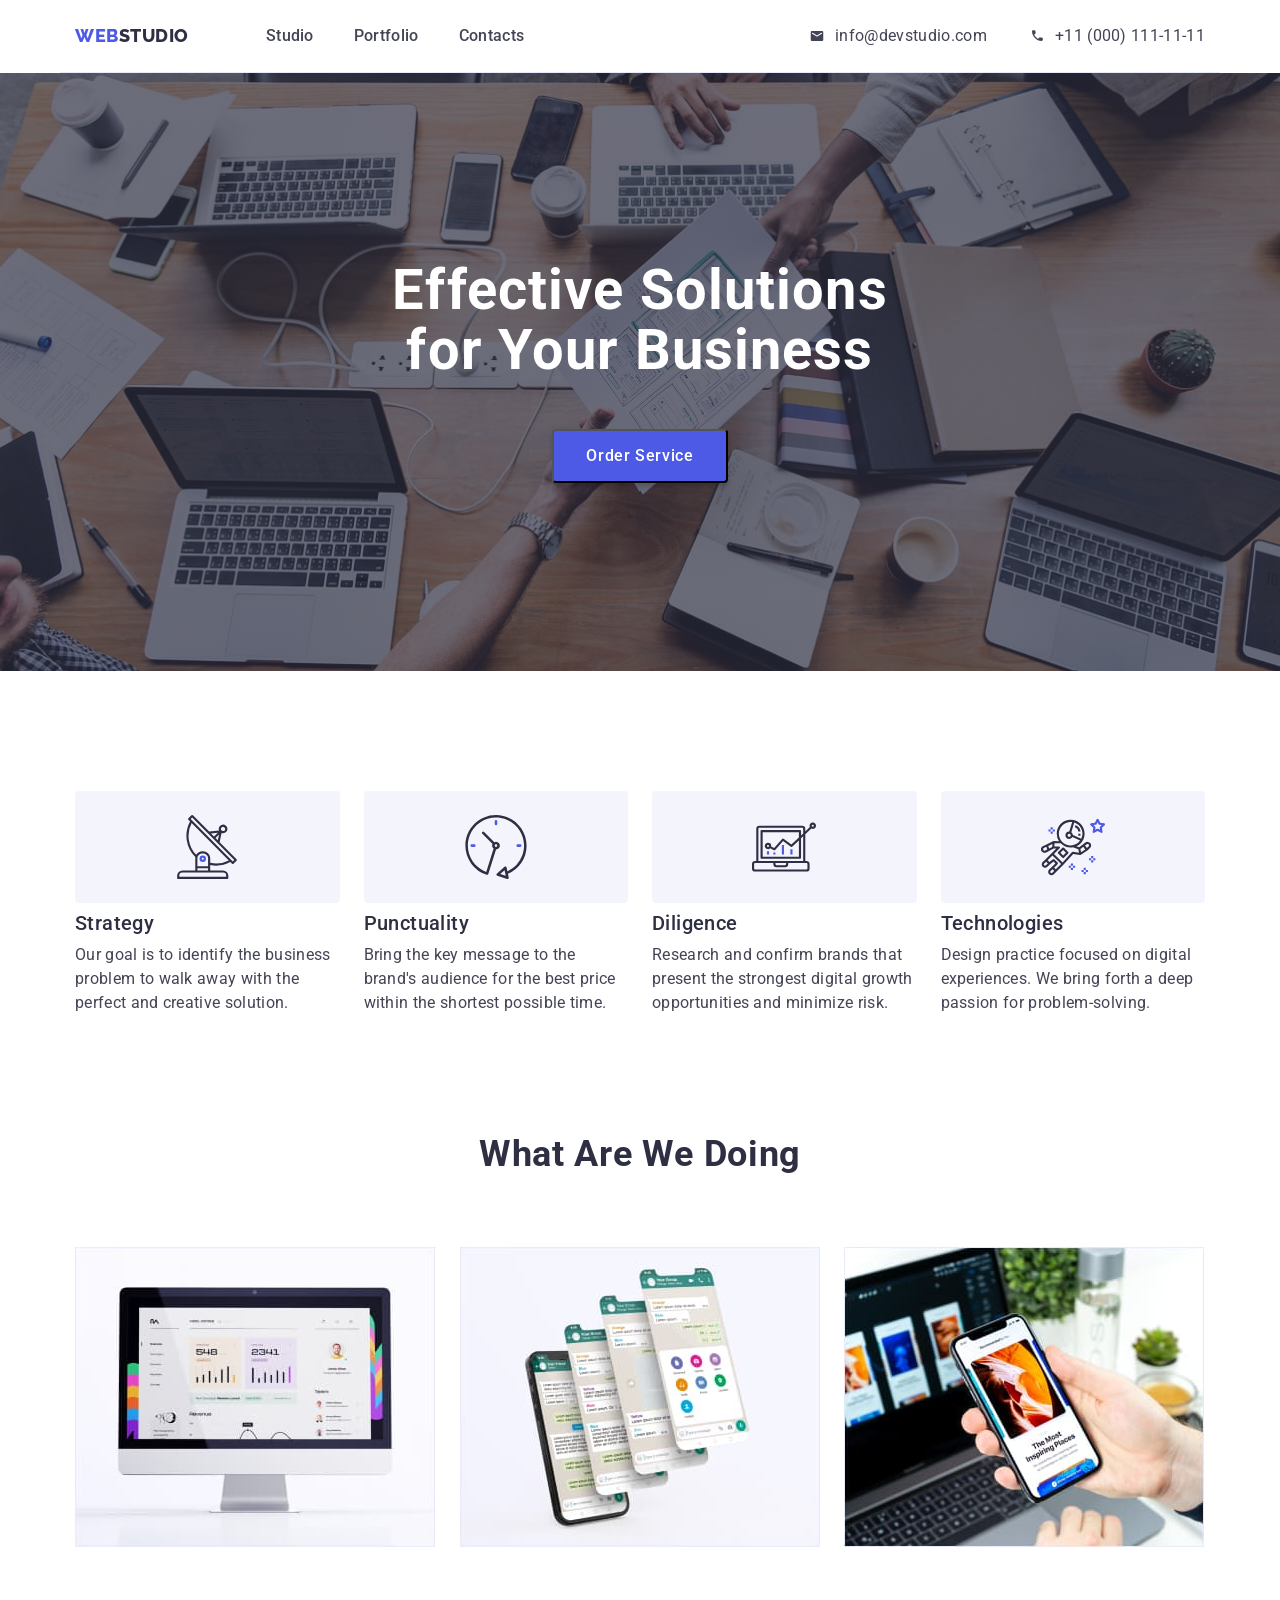
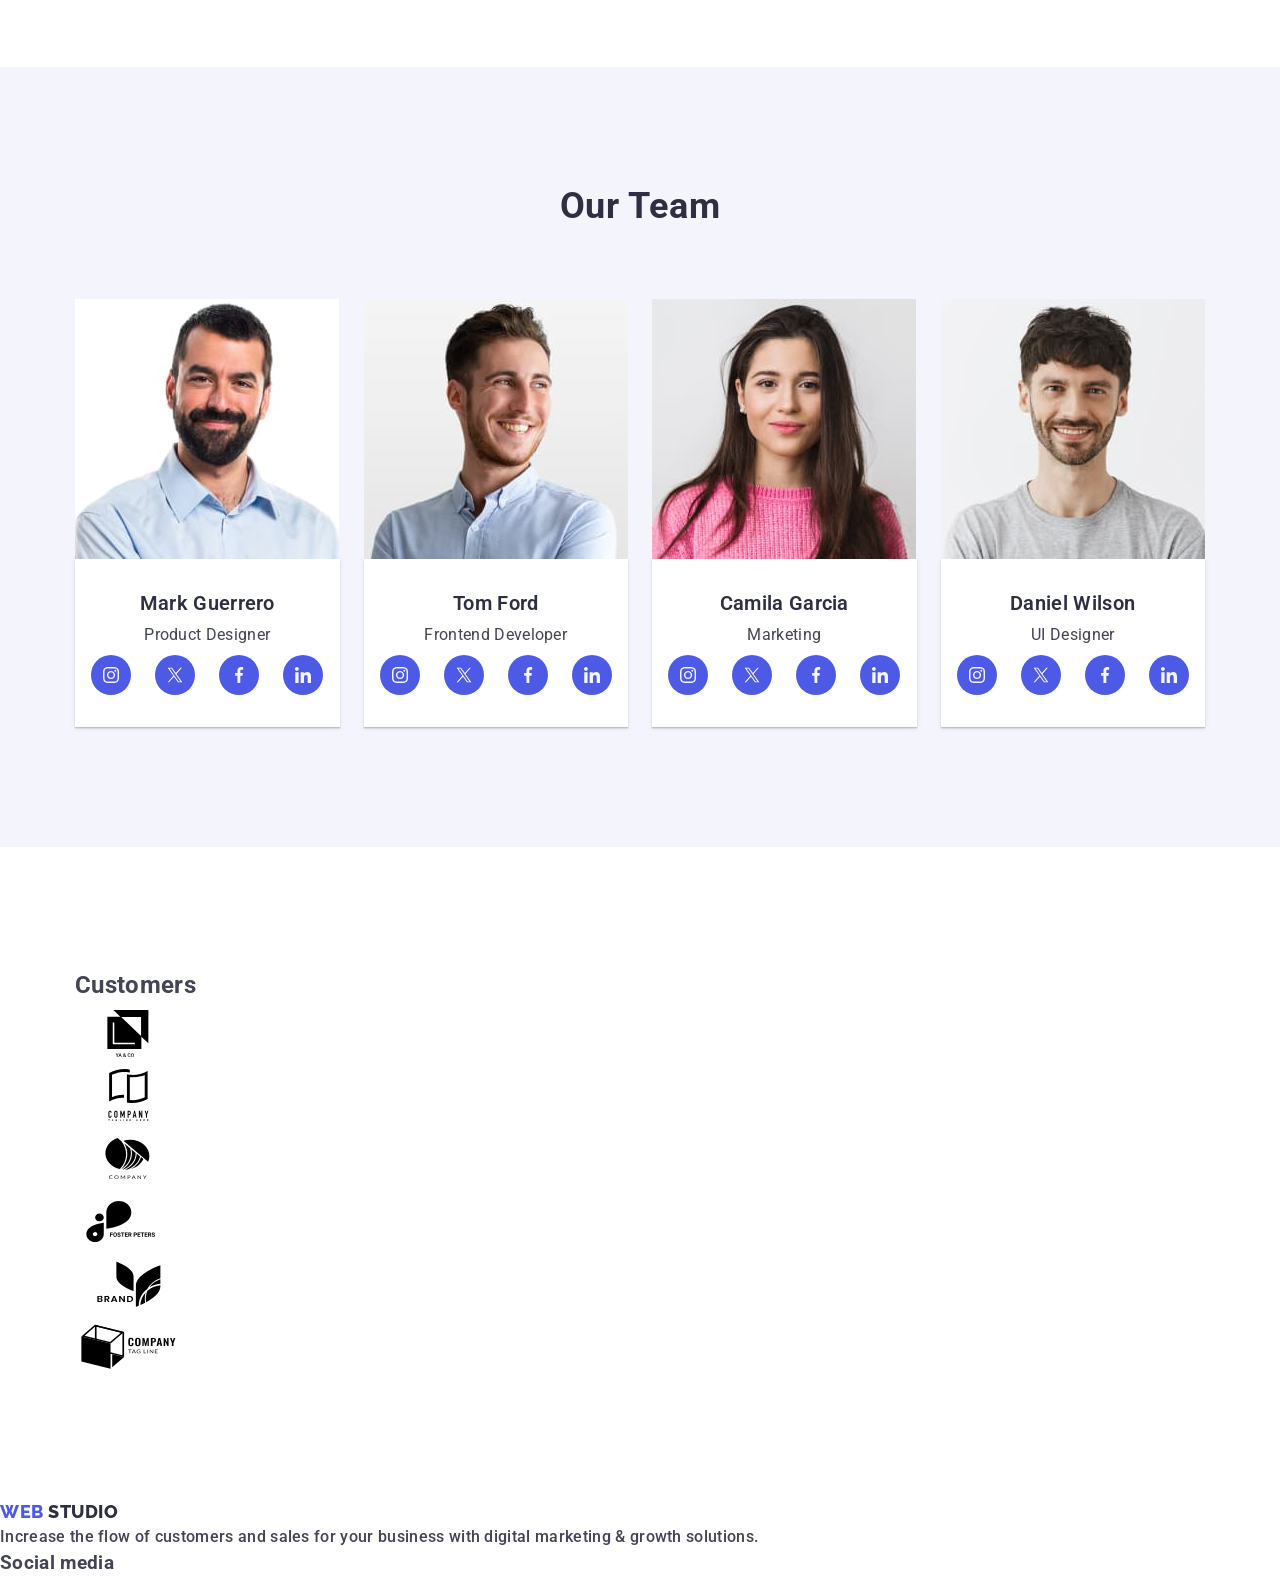
==== commit e9e2f1ad: "fix view" ====
--- a/index.html
+++ b/index.html
@@ -25,7 +25,7 @@
 							<a href="./index.html" class="menu-item link">Studio</a>
 						</li>
 						<li class="menu-items list">
-							<a href="" class="menu-item link">Portfolio</a>
+							<a href="./portfolio.html" class="menu-item link">Portfolio</a>
 						</li>
 						<li class="menu-items list">
 							<a href="" class="menu-item link">Contacts</a>
@@ -33,8 +33,20 @@
 					</ul>
 	
 					<ul class="nav-info list">
-						<li class="info-items list"><a href="" class="info-email link">info@devstudio.com</a></li>
-						<li class="info-items list"><a href="" class="info-tel link">+11 (000) 111-11-11</a></li>
+						<li class="info-items list">
+							<a href="mailto:info@devstudio.com" class="info-email link"> 
+								<svg class="info-email-svg" width="20" height="20" aria-hidden="true">
+									<use href="./img/svg/icons.svg#e-mail"></use>
+								</svg> 
+							info@devstudio.com</a> 
+						</li>
+						<li class="info-items list">
+							<a href="tel:+110001111111" class="info-tel link">
+								<svg class="info-phone-svg" width="20" height="20" aria-hidden="true">
+									<use href="./img/svg/icons.svg#phone"></use>
+								</svg>
+							 +11 (000) 111-11-11</a>
+						</li>
 						
 					</ul>
 				</nav></div>
@@ -48,7 +60,7 @@
 				</div>
 			</section>
 
-			<section class="feature">
+			<section class="feature section-pading">
 				<div class="container">
 					<h2 class="feature visually-hidden">Feature</h2>
 
@@ -71,7 +83,7 @@
 								</svg>
 							</div>
 							<h3 class="feature-card-title">Punctuality</h3>
-							<p class="feature-card-text">Bring the key message to the brand's audience for the best price within the shortest possible time.</p>
+							<p class="feature-card-text ">Bring the key message to the brand's audience for the best price within the shortest possible time.</p>
 						</li>
 
 						<li class="feature-card">
@@ -124,7 +136,7 @@
 				</div>
 			</section>
 
-			<section class="team">
+			<section class="team section-pading">
 				<div class="container">
 					<h2 class="team-title section-title">Our Team</h2>
 
@@ -136,7 +148,7 @@
 								<p class="team-card-subtitle">Product Designer</p>
 								<ul class="team-card-soc list">
 									<li class="team-soc-item">
-										<a href="#" class="team-soc-icon">						
+										<a href="https://www.instagram.com" class="team-soc-icon" target="_blank" rel="noopener noreferrer">						
 											<svg class="team-soc-svg" width="16" height="16">
 									  			<use href="./img/svg/icons.svg#instagram"></use>
 											</svg>
@@ -144,21 +156,21 @@
 									</li>
 
 									<li class="team-soc-item">
-										<a href="#" class="team-soc-icon">
+										<a href="https://www.twitter.com" class="team-soc-icon" target="_blank" rel="noopener noreferrer">
 											<svg class="team-soc-svg twiter" width="16" height="16">
 									 			 <use href="./img/svg/icons.svg#twiter"></use>
 											</svg>
 										</a>
 									</li>
 									<li class="team-soc-item">
-										<a href="#" class="team-soc-icon">
+										<a href="https://www.facebook.com" class="team-soc-icon" target="_blank" rel="noopener noreferrer">
 											<svg class="team-soc-svg" width="16" height="16">
 									  			<use href="./img/svg/icons.svg#facebook"></use>
 											</svg>
 										</a>
 									</li>
-									<li class="team-soc-item">
-										<a href="#" class="team-soc-icon">
+									<li class="team-soc-item" >
+										<a href="https://www.linkedin.com" class="team-soc-icon" target="_blank" rel="noopener noreferrer">
 											<svg class="team-soc-svg" width="16" height="16">
 									  			<use href="./img/svg/icons.svg#linkedin"></use>
 											</svg>
@@ -174,7 +186,7 @@
 								<p class="team-card-subtitle">Frontend Developer</p>
 								<ul class="team-card-soc list">
 									<li class="team-soc-item">
-										<a href="#" class="team-soc-icon">						
+										<a href="https://www.instagram.com" class="team-soc-icon" target="_blank" rel="noopener noreferrer">						
 											<svg class="team-soc-svg" width="16" height="16">
 									  			<use href="./img/svg/icons.svg#instagram"></use>
 											</svg>
@@ -182,21 +194,21 @@
 									</li>
 
 									<li class="team-soc-item">
-										<a href="#" class="team-soc-icon">
+										<a href="https://www.twitter.com" class="team-soc-icon" target="_blank" rel="noopener noreferrer">
 											<svg class="team-soc-svg twiter" width="16" height="16">
 									 			 <use href="./img/svg/icons.svg#twiter"></use>
 											</svg>
 										</a>
 									</li>
 									<li class="team-soc-item">
-										<a href="#" class="team-soc-icon">
+										<a href="https://www.facebook.com" class="team-soc-icon" target="_blank" rel="noopener noreferrer">
 											<svg class="team-soc-svg" width="16" height="16">
 									  			<use href="./img/svg/icons.svg#facebook"></use>
 											</svg>
 										</a>
 									</li>
-									<li class="team-soc-item">
-										<a href="#" class="team-soc-icon">
+									<li class="team-soc-item" >
+										<a href="https://www.linkedin.com" class="team-soc-icon" target="_blank" rel="noopener noreferrer">
 											<svg class="team-soc-svg" width="16" height="16">
 									 			 <use href="./img/svg/icons.svg#linkedin"></use>
 											</svg>
@@ -212,7 +224,7 @@
 								<p class="team-card-subtitle">Marketing</p>
 								<ul class="team-card-soc list">
 									<li class="team-soc-item">
-										<a href="#" class="team-soc-icon">						
+										<a href="https://www.instagram.com" class="team-soc-icon" target="_blank" rel="noopener noreferrer">						
 											<svg class="team-soc-svg" width="16" height="16">
 									  			<use href="./img/svg/icons.svg#instagram"></use>
 											</svg>
@@ -220,21 +232,21 @@
 									</li>
 
 									<li class="team-soc-item">
-										<a href="#" class="team-soc-icon">
+										<a href="https://www.x.com" class="team-soc-icon" target="_blank" rel="noopener noreferrer">
 											<svg class="team-soc-svg twiter" width="16" height="16">
 									 			 <use href="./img/svg/icons.svg#twiter"></use>
 											</svg>
 										</a>
 									</li>
 									<li class="team-soc-item">
-										<a href="#" class="team-soc-icon">
+										<a href="https://www.facebook.com" class="team-soc-icon" target="_blank" rel="noopener noreferrer">
 											<svg class="team-soc-svg" width="16" height="16">
 									  			<use href="./img/svg/icons.svg#facebook"></use>
 											</svg>
 										</a>
 									</li>
 									<li class="team-soc-item">
-										<a href="#" class="team-soc-icon">
+										<a href="https://www.linkedin.com" class="team-soc-icon" target="_blank" rel="noopener noreferrer">
 											<svg class="team-soc-svg" width="16" height="16">
 									 			 <use href="./img/svg/icons.svg#linkedin"></use>
 											</svg>
@@ -250,7 +262,7 @@
 								<p class="team-card-subtitle">UI Designer</p>
 								<ul class="team-card-soc list">
 									<li class="team-soc-item">
-										<a href="#" class="team-soc-icon">						
+										<a href="https://www.instagram.com" class="team-soc-icon" target="_blank" rel="noopener noreferrer">						
 											<svg class="team-soc-svg" width="16" height="16">
 									  			<use href="./img/svg/icons.svg#instagram"></use>
 											</svg>
@@ -258,21 +270,21 @@
 									</li>
 
 									<li class="team-soc-item">
-										<a href="#" class="team-soc-icon">
+										<a href="https://www.twitter.com" class="team-soc-icon" target="_blank" rel="noopener noreferrer">
 											<svg class="team-soc-svg twiter" width="16" height="16">
 									 			 <use href="./img/svg/icons.svg#twiter"></use>
 											</svg>
 										</a>
 									</li>
-									<li class="team-soc-item">
-										<a href="#" class="team-soc-icon">
+									<li class="team-soc-item" >
+										<a href="https://www.facebook.com" class="team-soc-icon" target="_blank" rel="noopener noreferrer">
 											<svg class="team-soc-svg" width="16" height="16">
 									  			<use href="./img/svg/icons.svg#facebook"></use>
 											</svg>
 										</a>
 									</li>
-									<li class="team-soc-item">
-										<a href="#" class="team-soc-icon">
+									<li class="team-soc-item" >
+										<a href="https://www.linkedin.com" class="team-soc-icon" target="_blank" rel="noopener noreferrer">
 											<svg class="team-soc-svg" width="16" height="16">
 									 			 <use href="./img/svg/icons.svg#linkedin"></use>
 											</svg>
@@ -285,26 +297,50 @@
 				</div>
 			</section>
 
-			<section class="customers">
-				<h2 class="customers title">Customers</h2>
+			<section class="customers container section-pading">
+				<h2 class="customers-title">Customers</h2>
 				<ul class="customers-list list">
 					<li class="customers-card">
-						<a href="" class="customers-card-link"></a>
-					</li>
-					<li class="customers-card">
-						<a href="" class="customers-card-link"></a>
-					</li>
-					<li class="customers-card">
-						<a href="" class="customers-card-link"></a>
-					</li>
-					<li class="customers-card">
-						<a href="" class="customers-card-link"></a>
-					</li>
-					<li class="customers-card">
-						<a href="" class="customers-card-link"></a>
-					</li>
-					<li class="customers-card">
-						<a href="" class="customers-card-link"></a>
+						<a href="#" class="customers-card-link" target="_blank" rel="noopener noreferrer">
+							<svg class="customers-card-svg" width="104" height="56">
+							  <use href="./img/svg/icons.svg#yaco"></use>
+							</svg>
+						</a>
+					</li>
+					<li class="customers-card">
+						<a href="#" class="customers-card-link" target="_blank" rel="noopener noreferrer">
+							<svg class="customers-card-svg" width="104" height="56">
+							  <use href="./img/svg/icons.svg#company"></use>
+							</svg>
+						</a>
+					</li>
+					<li class="customers-card">
+						<a href="#" class="customers-card-link" target="_blank" rel="noopener noreferrer">
+							<svg class="customers-card-svg" width="104" height="56">
+							  <use href="./img/svg/icons.svg#company2"></use>
+							</svg>
+						</a>
+					</li>
+					<li class="customers-card">
+						<a href="#" class="customers-card-link" target="_blank" rel="noopener noreferrer">
+							<svg class="customers-card-svg" width="104" height="56">
+							  <use href="./img/svg/icons.svg#foster"></use>
+							</svg>
+						</a>
+					</li>
+					<li class="customers-card">
+						<a href="#" class="customers-card-link" target="_blank" rel="noopener noreferrer">
+							<svg class="customers-card-svg" width="104" height="56">
+							  <use href="./img/svg/icons.svg#brand"></use>
+							</svg>
+						</a>
+					</li>
+					<li class="customers-card">
+						<a href="#" class="customers-card-link" target="_blank" rel="noopener noreferrer">
+							<svg class="customers-card-svg" width="104" height="56">
+							  <use href="./img/svg/icons.svg#tag-line"></use>
+							</svg>
+						</a>
 					</li>
 				</ul>
 			</section>
--- a/css/cammon.css
+++ b/css/cammon.css
@@ -88,6 +88,10 @@
 	clip: rect(0 0 0 0);   
 	overflow: hidden;
   }
+  .section-pading{
+	padding-top: 120px;
+	padding-bottom: 120px;
+  }
   .section-title{
 	font-family: var(--font-family);
 	font-weight: 700;
--- a/css/style.css
+++ b/css/style.css
@@ -41,9 +41,14 @@
 .menu-item,
 .info-email,
 .info-tel {
-    display: block;
+    /* display: block; */
+
+    display: inline-flex;
+    align-items: center;
+    gap: 8px;
     padding-top: 24px;
     padding-bottom: 24px;
+    color: var(--slate);
 }
 .menu-item:hover,
 .menu-item:focus {   
@@ -62,14 +67,26 @@
 .info-tel:hover:focus{
     color: var(--ocean);
 }
+.info-email-svg,
+.info-phone-svg {
+fill: currentColor;
+width: 20px;
+height: 20px;
+
+}
  
 /* ==========MAIN========== */
 /* ==========hero========== */
 .hero {
-    background-color: var(--navy-blue);
+    background-image:linear-gradient(rgba(46, 47, 66, 0.7), rgba(46, 47, 66, 0.7)), url(../img/main/hero/people-office.jpg);
+  background-size: cover;
+  background-position: center;
+  background-repeat: no-repeat;
     padding-top: 188px;
     padding-bottom: 188px;
 }
+
+ /* linear-gradient(rgba(var(--navy-rgb), 0.7), rgba(var(--navy-rgb), 0.7)),  */
 .hero-title {
 font-weight: 700;
 font-size: 56px;
@@ -85,10 +102,6 @@
     margin: 0 auto;
 }
 /* ==========feature========== */
-.feature {
-    padding-top: 120px;
-    padding-bottom: 96px;
-}
 .feature-list {
     display: flex;
     flex-wrap: wrap;
@@ -128,7 +141,7 @@
 .doing {
     padding-bottom: 120px;
    
-    outline: 5px solid coral;
+    /* outline: 5px solid coral; */
 
 }
 .doing-title:not(:last-child) {
@@ -148,9 +161,7 @@
 }
 /* ==========team========== */
 .team {
-    padding-top: 120px;
-    padding-bottom: 120px;
-    background-color: var(--cloud);
+   background-color: var(--cloud);
 }
 
 .team-title {
@@ -220,5 +231,87 @@
 .twiter{
     fill: var(--white);
 }
-/* ==========HEADER========== */
-/* ==========HEADER========== */
+
+/* ==========CUSTOMERS========== */
+.customers-title {
+}
+.title {
+}
+.customers-list {
+}
+.list {
+}
+.customers-card {
+}
+.customers-card-link {
+}
+.customers-card-svg {
+}
+
+
+
+/* ===================PORTFOLIO================================ */
+.portfolio {
+    padding-top: 96px;
+
+}
+.portfolio-menu{
+    display: flex;
+    align-items: center;
+    justify-content: center;
+    gap: 24px;
+    padding-bottom:72px;
+}
+.portfolio-menu-item {
+    padding: 12px 24px;
+    background-color: var(--cloud);
+    text-align: center;
+    color: var(--iris);
+    cursor: pointer;
+}
+.portfolio-menu-item:hover,
+.portfolio-menu-item:focus{
+   background-color: var(--iris); 
+   color:var(--white) ;
+}
+
+
+
+.portfolio-card {
+    display: flex;
+    flex-wrap: wrap;
+    row-gap: 48px;
+    column-gap: 24px;
+   
+
+}
+
+
+.portfolio-card-list {
+    flex-basis: calc((100% - 24px * 2) / 3);
+     
+}
+.portfolio-card-link {
+    
+}
+.portfolio-item {
+    padding:32px 16px;
+     box-shadow: 0 2px 1px 0 rgba(46, 47, 66, 0.08), 0 1px 1px 0 rgba(46, 47, 66, 0.16), 0 1px 6px 0 rgba(46, 47, 66, 0.08);
+}
+.portfolio-title {
+   font-size: 20px; 
+   color: var(--navy-blue);
+   margin-bottom: 8px;
+}
+.portfolio-subtitle {
+    font-weight: 400;
+}
+.portfolio-text {
+    font-weight: 400;
+    letter-spacing: 0.02em;
+    color: var(--cloud);
+    background-color: var(--iris);
+    padding: 40px 32px;
+    min-height: 300px;
+
+}
